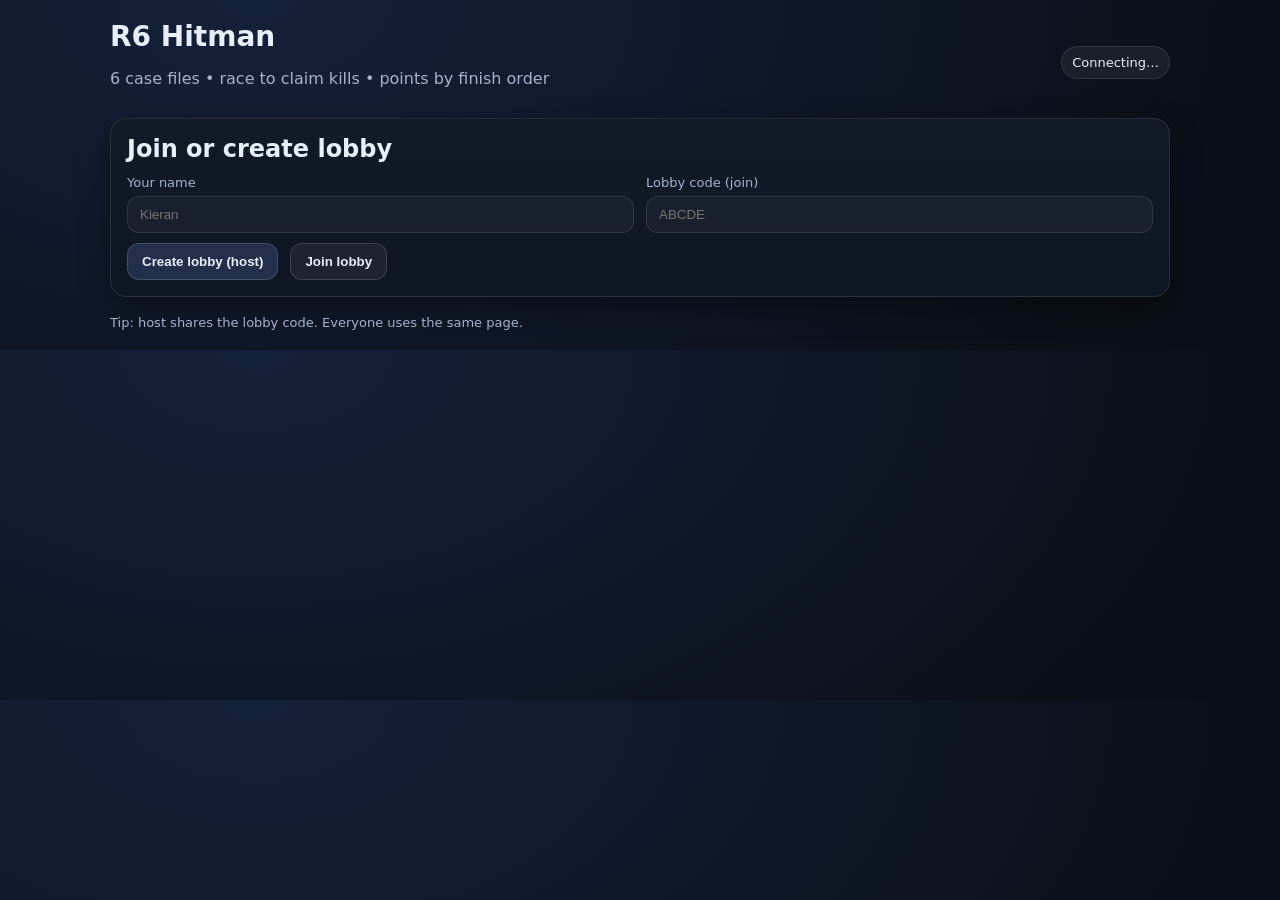
==== templates/index.html @ 990258db "Add files via upload" ====
<!doctype html>
<html>
<head>
  <meta charset="utf-8" />
  <meta name="viewport" content="width=device-width,initial-scale=1" />
  <title>R6 Hitman</title>
  <link rel="stylesheet" href="/static/style.css" />
</head>
<body>
  <div class="wrap">
    <header class="top">
      <div>
        <h1>R6 Hitman</h1>
        <p class="muted">6 case files • race to claim kills • points by finish order</p>
      </div>
      <div class="pill" id="connStatus">Connecting…</div>
    </header>

    <section class="card" id="joinCard">
      <h2>Join or create lobby</h2>
      <div class="row">
        <label>
          Your name
          <input id="nameInput" placeholder="Kieran" maxlength="20" />
        </label>
        <label>
          Lobby code (join)
          <input id="codeInput" placeholder="ABCDE" maxlength="5" />
        </label>
      </div>
      <div class="row buttons">
        <button id="createBtn">Create lobby (host)</button>
        <button id="joinBtn" class="secondary">Join lobby</button>
      </div>
      <div class="muted small" id="joinHint"></div>
    </section>

    <section class="card hidden" id="lobbyCard">
      <div class="lobbyHead">
        <div>
          <h2>Lobby <span id="lobbyCodeLabel"></span></h2>
          <div class="muted small" id="roleLabel"></div>
        </div>
        <div class="row buttons">
          <button id="startRoundBtn" class="hidden">Start round</button>
          <button id="resetScoresBtn" class="hidden secondary">Reset scores</button>
        </div>
      </div>

      <div class="grid2">
        <div>
          <h3>Case files</h3>
          <div id="caseFiles" class="cases"></div>
        </div>

        <div>
          <h3>Leaderboard</h3>
          <div id="players" class="players"></div>

          <h3>Claim order</h3>
          <ol id="claimOrder" class="order"></ol>

          <div class="muted small" id="roundStatus"></div>
        </div>
      </div>
    </section>

    <footer class="muted small">
      Tip: host shares the lobby code. Everyone uses the same page.
    </footer>
  </div>

  <script src="https://cdn.socket.io/4.7.5/socket.io.min.js"></script>
  <script src="/static/client.js"></script>
</body>
</html>
---- static/style.css ----
:root {
  --bg: #0b0f17;
  --card: #121a28;
  --card2: #0f1623;
  --text: #e7eefc;
  --muted: #a6b3cc;
  --line: rgba(255,255,255,0.10);
  --accent: #7aa2ff;
}

* { box-sizing: border-box; }
body {
  margin: 0;
  font-family: ui-sans-serif, system-ui, -apple-system, Segoe UI, Roboto, Arial;
  background: radial-gradient(1000px 600px at 20% 0%, #14213a, var(--bg));
  color: var(--text);
}

.wrap { max-width: 1100px; margin: 0 auto; padding: 20px; }
.top { display:flex; align-items:center; justify-content:space-between; gap: 12px; }
h1 { margin: 0; font-size: 28px; }
h2 { margin: 0 0 12px; }
h3 { margin: 14px 0 10px; }

.card {
  background: linear-gradient(180deg, var(--card), var(--card2));
  border: 1px solid var(--line);
  border-radius: 16px;
  padding: 16px;
  margin-top: 14px;
  box-shadow: 0 10px 30px rgba(0,0,0,0.35);
}

.hidden { display: none; }

.row { display:flex; gap: 12px; flex-wrap: wrap; }
.row.buttons { margin-top: 10px; }

label { display:flex; flex-direction:column; gap: 6px; color: var(--muted); font-size: 13px; flex: 1; min-width: 220px; }
input {
  padding: 10px 12px;
  border-radius: 12px;
  border: 1px solid var(--line);
  background: rgba(255,255,255,0.04);
  color: var(--text);
  outline: none;
}

button {
  padding: 10px 14px;
  border-radius: 12px;
  border: 1px solid rgba(255,255,255,0.14);
  background: rgba(122,162,255,0.18);
  color: var(--text);
  cursor: pointer;
  font-weight: 600;
}
button.secondary {
  background: rgba(255,255,255,0.06);
}
button:disabled {
  opacity: 0.55;
  cursor: not-allowed;
}

.muted { color: var(--muted); }
.small { font-size: 13px; }

.pill {
  padding: 8px 10px;
  border-radius: 999px;
  border: 1px solid var(--line);
  background: rgba(255,255,255,0.06);
  font-size: 13px;
}
.pill.ok { border-color: rgba(122,255,196,0.4); }
.pill.bad { border-color: rgba(255,122,122,0.4); }

.lobbyHead { display:flex; align-items:flex-start; justify-content:space-between; gap: 12px; flex-wrap: wrap; }
.grid2 { display:grid; grid-template-columns: 1.6fr 1fr; gap: 14px; }
@media (max-width: 900px) { .grid2 { grid-template-columns: 1fr; } }

.cases { display:grid; grid-template-columns: repeat(2, minmax(0, 1fr)); gap: 12px; }
@media (max-width: 700px) { .cases { grid-template-columns: 1fr; } }

.case {
  border: 1px solid var(--line);
  border-radius: 16px;
  padding: 12px;
  background: rgba(255,255,255,0.03);
}
.caseTop { display:flex; align-items:baseline; gap: 10px; margin-bottom: 8px; }
.tag { font-size: 11px; letter-spacing: 0.1em; color: var(--muted); }
.target { font-size: 18px; font-weight: 800; }

.reqs { margin: 10px 0; display:flex; flex-direction:column; gap: 6px; }
.req { color: var(--text); opacity: 0.92; font-size: 14px; }

.caseBottom { display:flex; align-items:center; justify-content:space-between; gap: 10px; margin-top: 10px; }
.claimed { color: var(--muted); font-size: 13px; }

.players { display:flex; flex-direction:column; gap: 8px; }
.player {
  display:flex; align-items:center; justify-content:space-between;
  border: 1px solid var(--line);
  border-radius: 14px;
  padding: 10px 12px;
  background: rgba(255,255,255,0.03);
}
.playerName { font-weight: 700; }
.playerScore { color: var(--muted); }

.order { margin: 0; padding-left: 20px; }
footer { margin-top: 18px; }
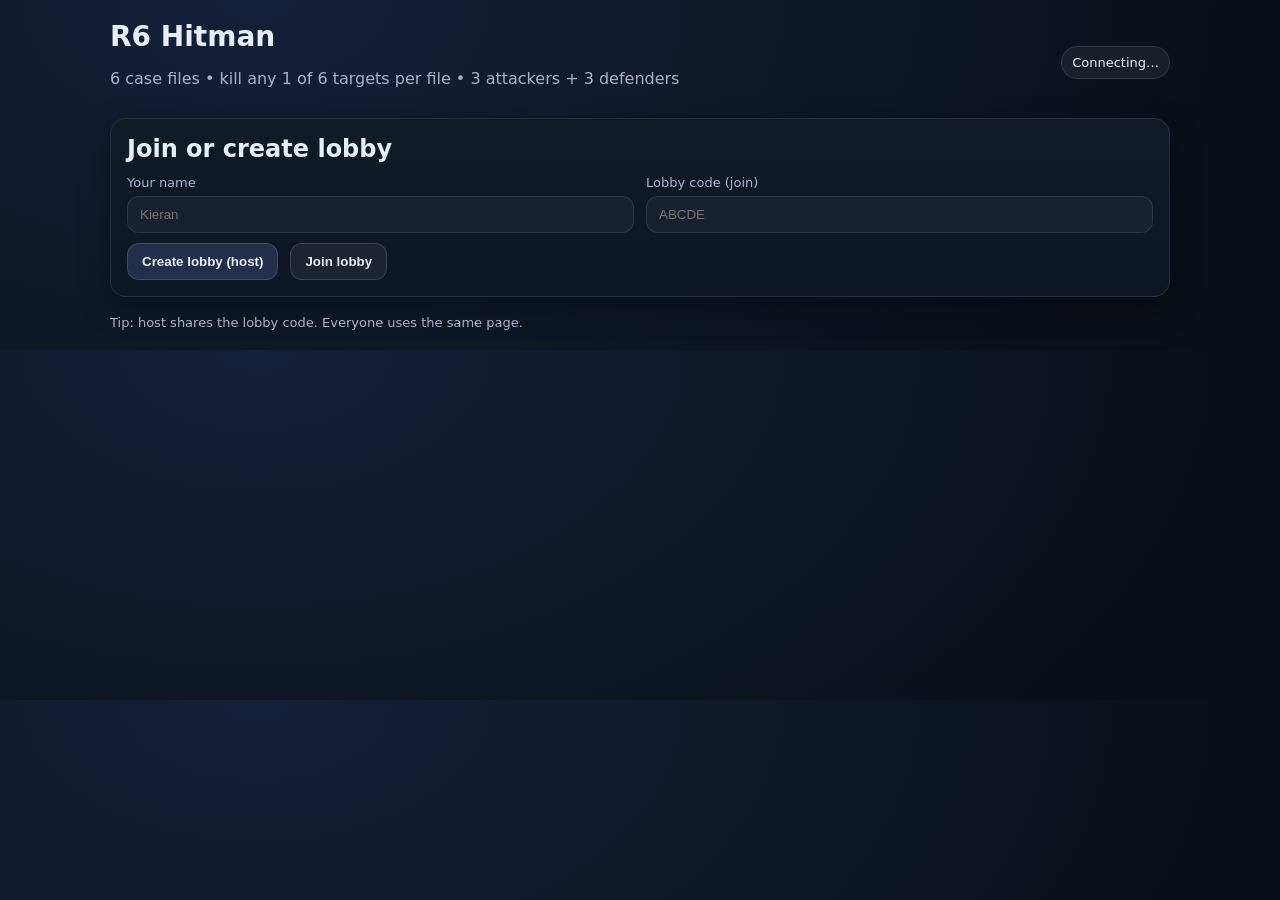
==== commit 70674ca0: "Adjust case files by side and multi-targets" ====
--- a/templates/index.html
+++ b/templates/index.html
@@ -11,7 +11,7 @@
     <header class="top">
       <div>
         <h1>R6 Hitman</h1>
-        <p class="muted">6 case files • race to claim kills • points by finish order</p>
+        <p class="muted">6 case files • kill any 1 of 6 targets per file • 3 attackers + 3 defenders</p>
       </div>
       <div class="pill" id="connStatus">Connecting…</div>
     </header>
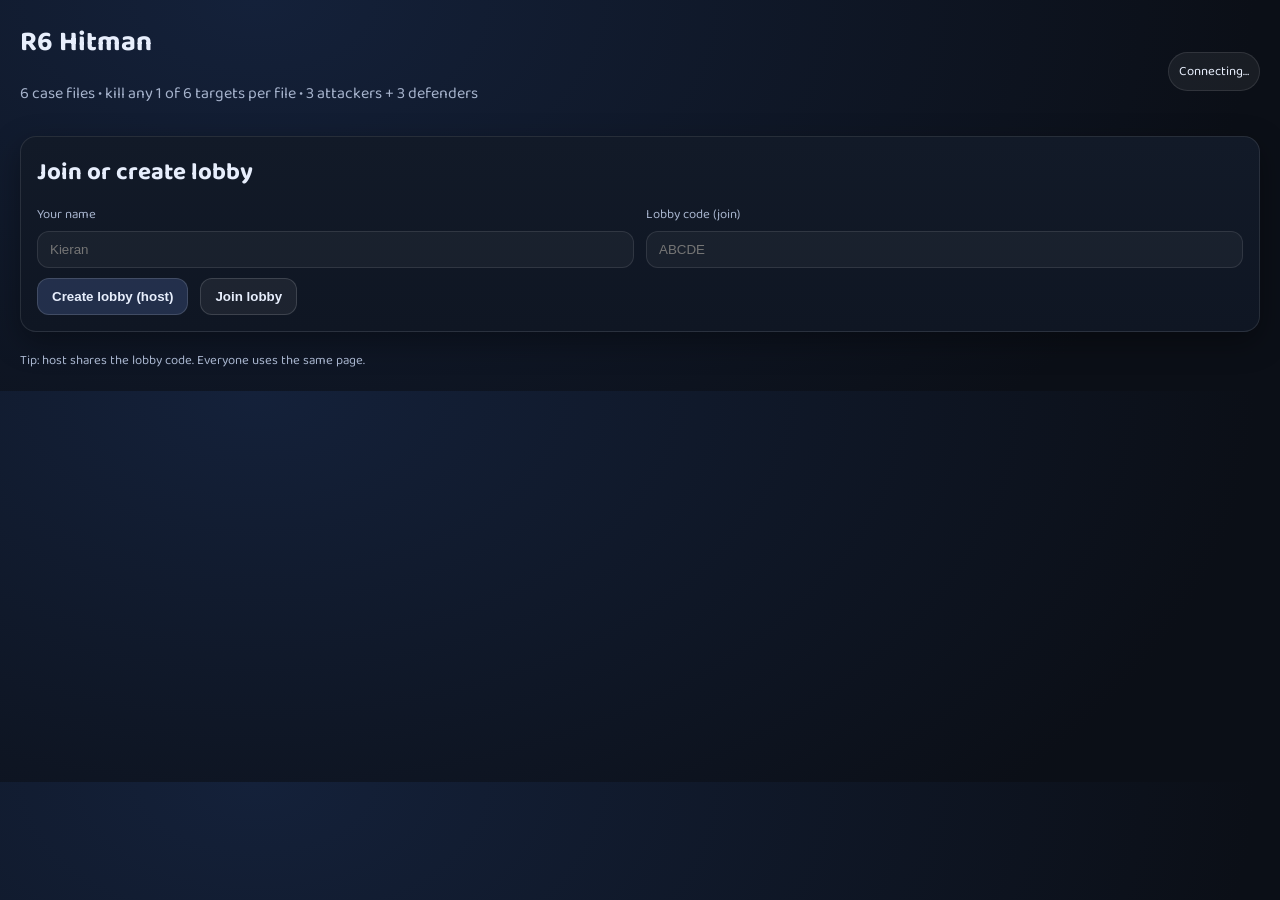
==== commit fe66fbe0: "Stack leaderboard under case files" ====
--- a/templates/index.html
+++ b/templates/index.html
@@ -47,7 +47,7 @@
         </div>
       </div>
 
-      <div class="grid2">
+      <div class="gridStack">
         <div>
           <h3>Case files</h3>
           <div id="caseFiles" class="cases"></div>
--- a/static/style.css
+++ b/static/style.css
@@ -1,3 +1,5 @@
+@import url("https://fonts.googleapis.com/css2?family=Bangers&family=Baloo+2:wght@400;600;700&display=swap");
+
 :root {
   --bg: #0b0f17;
   --card: #121a28;
@@ -6,17 +8,22 @@
   --muted: #a6b3cc;
   --line: rgba(255,255,255,0.10);
   --accent: #7aa2ff;
+  --poster-red: #ff3b30;
+  --poster-yellow: #ffe45c;
+  --poster-green: #30e053;
+  --poster-black: #090909;
+  --poster-white: #f2f2f2;
 }
 
 * { box-sizing: border-box; }
 body {
   margin: 0;
-  font-family: ui-sans-serif, system-ui, -apple-system, Segoe UI, Roboto, Arial;
+  font-family: "Baloo 2", "Comic Sans MS", "Comic Neue", "Trebuchet MS", sans-serif;
   background: radial-gradient(1000px 600px at 20% 0%, #14213a, var(--bg));
   color: var(--text);
 }
 
-.wrap { max-width: 1100px; margin: 0 auto; padding: 20px; }
+.wrap { max-width: 1400px; margin: 0 auto; padding: 20px; }
 .top { display:flex; align-items:center; justify-content:space-between; gap: 12px; }
 h1 { margin: 0; font-size: 28px; }
 h2 { margin: 0 0 12px; }
@@ -77,27 +84,114 @@
 .pill.bad { border-color: rgba(255,122,122,0.4); }
 
 .lobbyHead { display:flex; align-items:flex-start; justify-content:space-between; gap: 12px; flex-wrap: wrap; }
-.grid2 { display:grid; grid-template-columns: 1.6fr 1fr; gap: 14px; }
-@media (max-width: 900px) { .grid2 { grid-template-columns: 1fr; } }
-
-.cases { display:grid; grid-template-columns: repeat(2, minmax(0, 1fr)); gap: 12px; }
-@media (max-width: 700px) { .cases { grid-template-columns: 1fr; } }
+.gridStack { display:flex; flex-direction:column; gap: 22px; }
+
+.cases { display:flex; flex-direction:column; gap: 18px; }
+.caseGroupTitle {
+  font-family: "Bangers", "Comic Sans MS", "Comic Neue", "Trebuchet MS", sans-serif;
+  font-size: 24px;
+  text-transform: uppercase;
+  color: var(--poster-red);
+  margin-bottom: 8px;
+}
+.caseRow { display:grid; grid-template-columns: repeat(3, minmax(0, 1fr)); gap: 12px; }
+@media (max-width: 1100px) { .caseRow { grid-template-columns: repeat(2, minmax(0, 1fr)); } }
+@media (max-width: 700px) { .caseRow { grid-template-columns: 1fr; } }
 
 .case {
-  border: 1px solid var(--line);
-  border-radius: 16px;
-  padding: 12px;
-  background: rgba(255,255,255,0.03);
-}
-.caseTop { display:flex; align-items:baseline; gap: 10px; margin-bottom: 8px; }
-.tag { font-size: 11px; letter-spacing: 0.1em; color: var(--muted); }
-.target { font-size: 18px; font-weight: 800; }
-
-.reqs { margin: 10px 0; display:flex; flex-direction:column; gap: 6px; }
-.req { color: var(--text); opacity: 0.92; font-size: 14px; }
+  border: 3px solid var(--poster-black);
+  border-radius: 18px;
+  padding: 14px;
+  background: linear-gradient(180deg, #f7f7f7, #e6e6e6);
+  color: #141414;
+  box-shadow: 0 12px 22px rgba(0,0,0,0.35);
+}
+.casePoster { display:flex; gap: 12px; align-items:stretch; }
+.casePosterMain { flex: 1; }
+.caseTitle,
+.caseSectionTitle {
+  font-family: "Bangers", "Comic Sans MS", "Comic Neue", "Trebuchet MS", sans-serif;
+  color: var(--poster-red);
+  font-size: 28px;
+  letter-spacing: 0.04em;
+  text-transform: uppercase;
+}
+.caseIntroText {
+  margin: 6px 0 8px;
+  font-weight: 700;
+  padding: 4px 0;
+  line-height: 1.4;
+}
+.caseIntroText .targetName {
+  color: var(--poster-green);
+  font-weight: 900;
+}
+.caseBadge {
+  min-width: 140px;
+  background: #fafafa;
+  border: 3px solid var(--poster-black);
+  border-radius: 12px;
+  padding: 10px;
+  display:flex;
+  flex-direction:column;
+  align-items:center;
+  justify-content:center;
+  text-align:center;
+}
+.caseBadgeTitle {
+  font-size: 18px;
+  font-weight: 900;
+  text-transform: uppercase;
+}
+.caseBadgeSubtitle {
+  font-size: 12px;
+  letter-spacing: 0.12em;
+  font-weight: 800;
+  color: #555;
+}
+
+.caseSection { margin-top: 12px; }
+.reqs {
+  margin: 8px 0 0;
+  padding: 0;
+  list-style: none;
+  display:flex;
+  flex-direction:column;
+  gap: 6px;
+}
+.req {
+  display:flex;
+  gap: 8px;
+  font-weight: 800;
+  text-transform: uppercase;
+}
+.req::before {
+  content: "-";
+  font-weight: 900;
+  color: var(--poster-black);
+}
+.reqText {
+  color: inherit;
+  font-weight: 600;
+}
+.reqKeyword {
+  color: var(--poster-green);
+  font-weight: 900;
+  text-transform: uppercase;
+}
 
 .caseBottom { display:flex; align-items:center; justify-content:space-between; gap: 10px; margin-top: 10px; }
-.claimed { color: var(--muted); font-size: 13px; }
+.claimed { color: #333; font-size: 13px; font-weight: 600; }
+.case button {
+  background: var(--poster-black);
+  color: #fff;
+  border: 2px solid var(--poster-black);
+}
+.case button.secondary {
+  background: #d9d9d9;
+  color: #222;
+  border-color: #222;
+}
 
 .players { display:flex; flex-direction:column; gap: 8px; }
 .player {
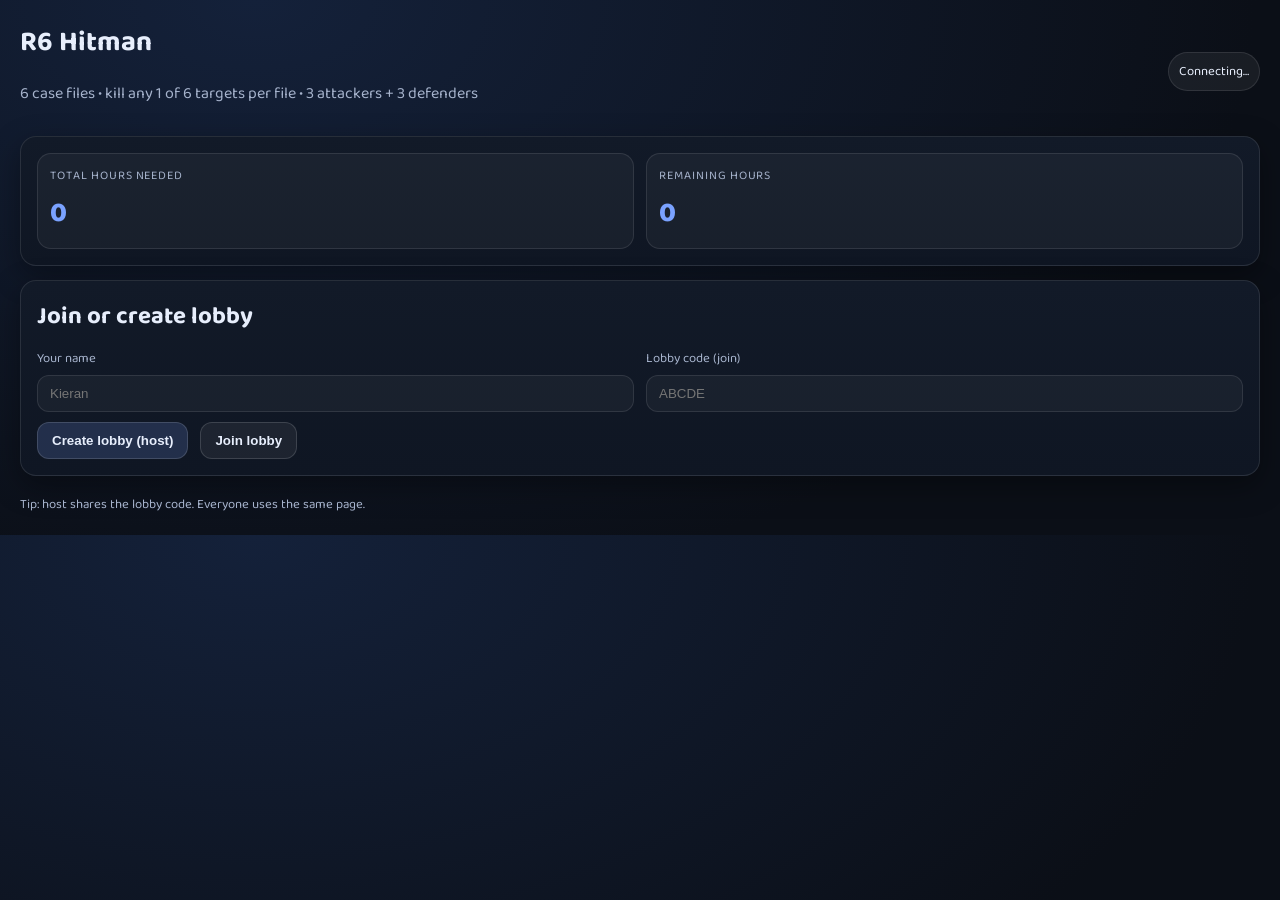
==== commit 64b8c735: "Add time estimates and hours summary" ====
--- a/templates/index.html
+++ b/templates/index.html
@@ -15,6 +15,17 @@
       </div>
       <div class="pill" id="connStatus">Connecting…</div>
     </header>
+
+    <section class="card hoursSummary" id="hoursSummary">
+      <div class="hoursItem">
+        <div class="hoursLabel">Total hours needed</div>
+        <div class="hoursValue" id="totalHoursNeeded">0</div>
+      </div>
+      <div class="hoursItem">
+        <div class="hoursLabel">Remaining hours</div>
+        <div class="hoursValue" id="remainingHours">0</div>
+      </div>
+    </section>
 
     <section class="card" id="joinCard">
       <h2>Join or create lobby</h2>
--- a/static/style.css
+++ b/static/style.css
@@ -38,6 +38,33 @@
   box-shadow: 0 10px 30px rgba(0,0,0,0.35);
 }
 
+.hoursSummary {
+  display: grid;
+  grid-template-columns: repeat(2, minmax(0, 1fr));
+  gap: 12px;
+  align-items: center;
+}
+.hoursItem {
+  display: flex;
+  flex-direction: column;
+  gap: 6px;
+  border: 1px solid var(--line);
+  border-radius: 14px;
+  padding: 12px;
+  background: rgba(255,255,255,0.04);
+}
+.hoursLabel {
+  font-size: 12px;
+  text-transform: uppercase;
+  letter-spacing: 0.08em;
+  color: var(--muted);
+}
+.hoursValue {
+  font-size: 28px;
+  font-weight: 800;
+  color: var(--accent);
+}
+
 .hidden { display: none; }
 
 .row { display:flex; gap: 12px; flex-wrap: wrap; }
@@ -102,7 +129,7 @@
   border: 3px solid var(--poster-black);
   border-radius: 18px;
   padding: 14px;
-  background: linear-gradient(180deg, #f7f7f7, #e6e6e6);
+  background: linear-gradient(180deg, #eef2ff, #d9e2ff);
   color: #141414;
   box-shadow: 0 12px 22px rgba(0,0,0,0.35);
 }
@@ -151,6 +178,23 @@
 }
 
 .caseSection { margin-top: 12px; }
+.caseMeta {
+  display: flex;
+  align-items: baseline;
+  gap: 8px;
+  font-weight: 800;
+  text-transform: uppercase;
+  color: #222;
+  margin-bottom: 6px;
+}
+.caseMetaLabel {
+  font-size: 12px;
+  letter-spacing: 0.08em;
+}
+.caseMetaValue {
+  font-size: 16px;
+  color: var(--poster-red);
+}
 .reqs {
   margin: 8px 0 0;
   padding: 0;
